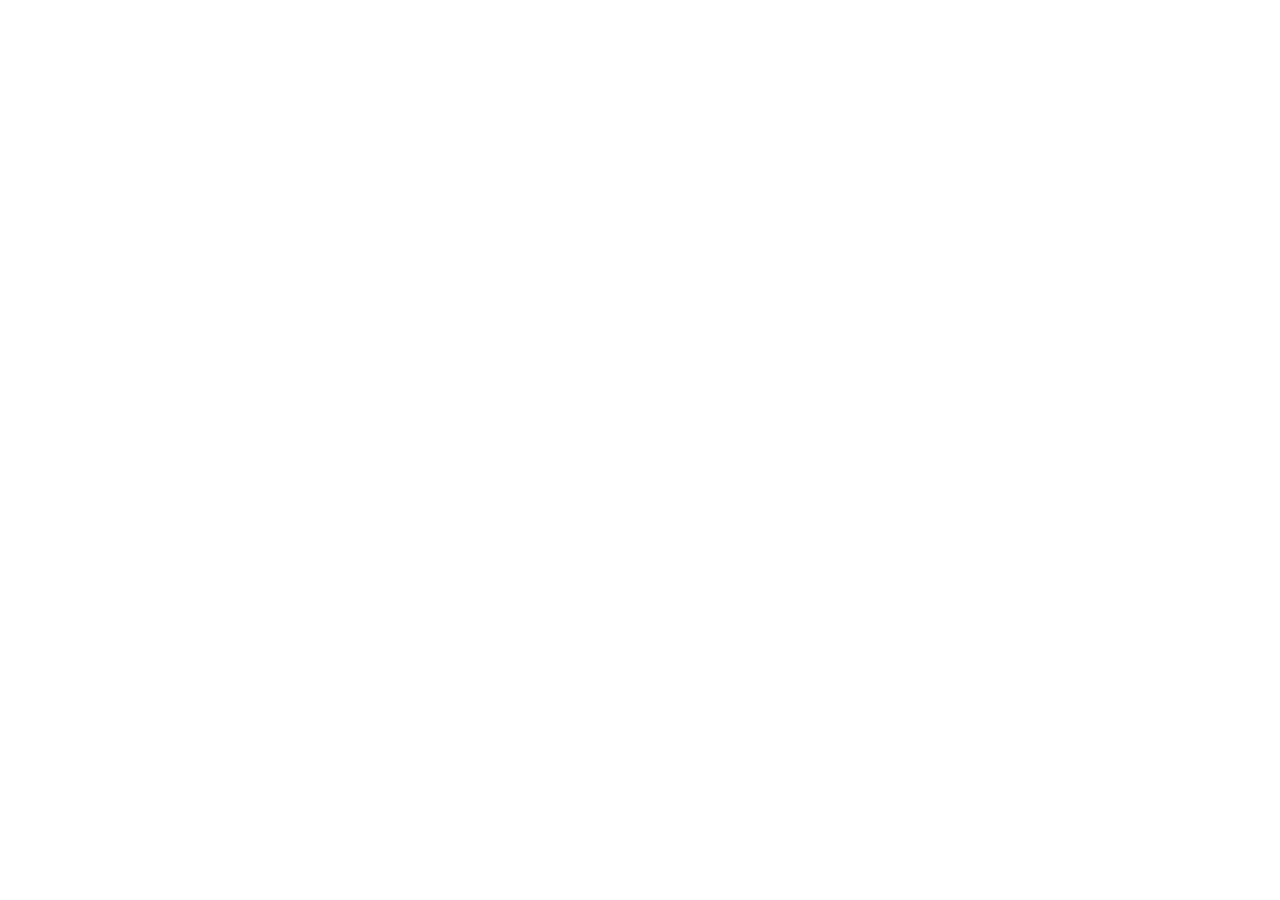
==== about.html @ b27931a9 "Init : création du dépôt, arborescence des fichiers et structure HTML de base" ====
<!DOCTYPE html>
<html lang="fr">
<head>
    <meta charset="UTF-8">
    <meta name="viewport" content="width=device-width, initial-scale=1.0">
    <title>AfriTalent — Accueil</title>
    <!-- Bootstrap 5 via CDN : feuille de style -->
    <link
    href="https://cdn.jsdelivr.net/npm/bootstrap@5.3.0/dist/css/bootstrap.min.css"
    rel="stylesheet">
    <!-- Votre feuille de style personnelle -->
    <link rel="stylesheet" href="css/style.css">
</head>
<body>
    <!-- Le contenu de la page sera ajoute ici -->
    <!-- Bootstrap 5 via CDN : script JavaScript -->
    <script
    src="https://cdn.jsdelivr.net/npm/bootstrap@5.3.0/dist/js/bootstrap.bundle.min.js"
    ></script>
    <!-- Votre script JavaScript -->
    <script src="js/main.js"></script>
 </body>
</html>
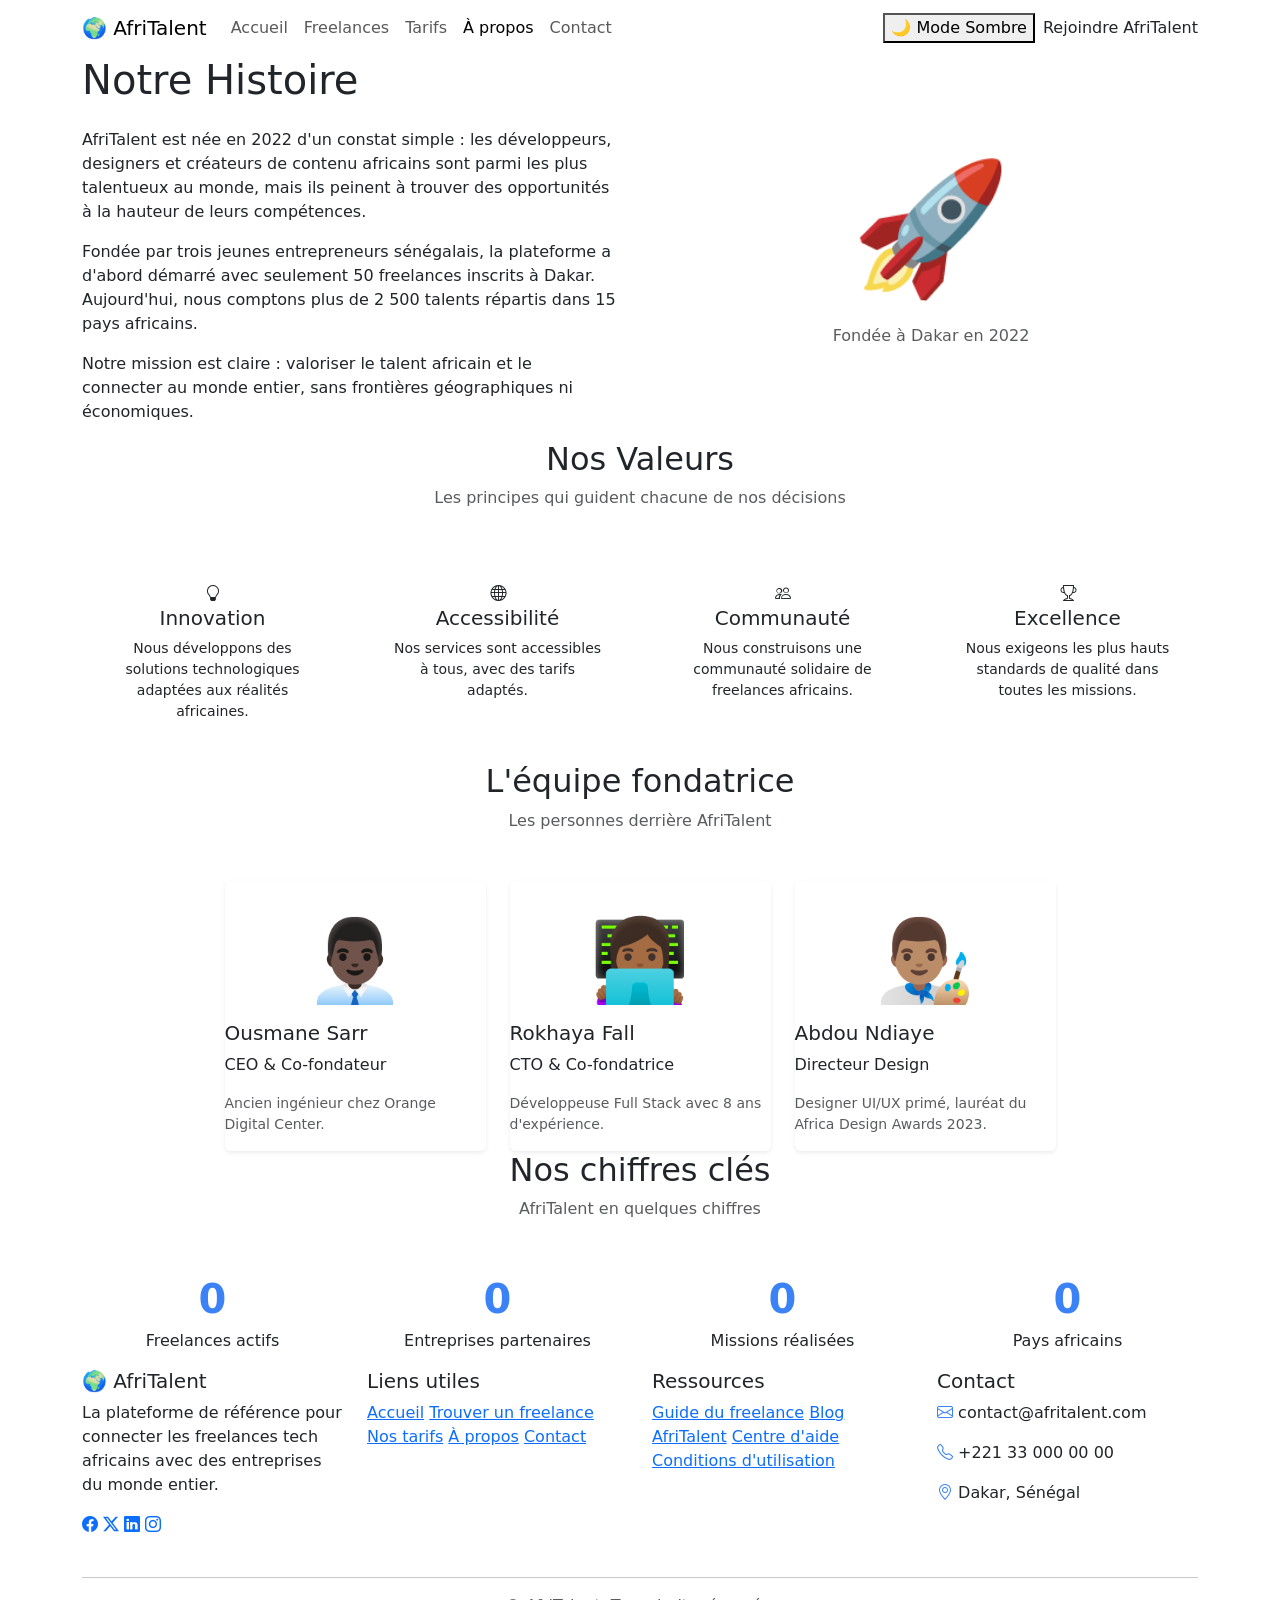
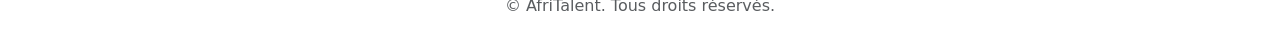
==== commit 337f465b: "test commit" ====
--- a/about.html
+++ b/about.html
@@ -3,21 +3,195 @@
 <head>
     <meta charset="UTF-8">
     <meta name="viewport" content="width=device-width, initial-scale=1.0">
-    <title>AfriTalent — Accueil</title>
-    <!-- Bootstrap 5 via CDN : feuille de style -->
-    <link
-    href="https://cdn.jsdelivr.net/npm/bootstrap@5.3.0/dist/css/bootstrap.min.css"
-    rel="stylesheet">
-    <!-- Votre feuille de style personnelle -->
+    <title>AfriTalent - À propos</title>
+    <link href="https://cdn.jsdelivr.net/npm/bootstrap@5.3.0/dist/css/bootstrap.min.css" rel="stylesheet">
+    <link href="https://cdn.jsdelivr.net/npm/bootstrap-icons@1.10.0/font/bootstrap-icons.css" rel="stylesheet">
+    <link href="https://fonts.googleapis.com/css2?family=Poppins:wght@400;600;700&family=Open+Sans:wght@400;500&display=swap" rel="stylesheet">
     <link rel="stylesheet" href="css/style.css">
 </head>
 <body>
-    <!-- Le contenu de la page sera ajoute ici -->
-    <!-- Bootstrap 5 via CDN : script JavaScript -->
-    <script
-    src="https://cdn.jsdelivr.net/npm/bootstrap@5.3.0/dist/js/bootstrap.bundle.min.js"
-    ></script>
-    <!-- Votre script JavaScript -->
+    <!-- NAVBAR -->
+    <nav class="navbar navbar-expand-lg">
+        <div class="container">
+            <a class="navbar-brand" href="index.html">🌍 AfriTalent</a>
+            <button class="navbar-toggler" type="button" data-bs-toggle="collapse" data-bs-target="#menuNav">
+                <span class="navbar-toggler-icon"></span>
+            </button>
+            <div class="collapse navbar-collapse" id="menuNav">
+                <ul class="navbar-nav me-auto">
+                    <li class="nav-item"><a class="nav-link" href="index.html">Accueil</a></li>
+                    <li class="nav-item"><a class="nav-link" href="freelances.html">Freelances</a></li>
+                    <li class="nav-item"><a class="nav-link" href="tarifs.html">Tarifs</a></li>
+                    <li class="nav-item"><a class="nav-link active" href="about.html">À propos</a></li>
+                    <li class="nav-item"><a class="nav-link" href="contact.html">Contact</a></li>
+                </ul>
+                <div class="d-flex align-items-center gap-2">
+                    <button id="btn-dark-mode">🌙 Mode Sombre</button>
+                    <a href="#" class="nav-link btn-rejoindre">Rejoindre AfriTalent</a>
+                </div>
+            </div>
+        </div>
+    </nav>
+
+    <main class="contenu-principal">
+        <!-- SECTION NOTRE HISTOIRE -->
+        <section class="section-padding">
+            <div class="container">
+                <div class="row align-items-center g-5">
+                    <div class="col-12 col-lg-6">
+                        <h1 class="titre-section">Notre Histoire</h1>
+                        <p class="mt-4">AfriTalent est née en 2022 d'un constat simple : les développeurs, designers et créateurs de contenu africains sont parmi les plus talentueux au monde, mais ils peinent à trouver des opportunités à la hauteur de leurs compétences.</p>
+                        <p>Fondée par trois jeunes entrepreneurs sénégalais, la plateforme a d'abord démarré avec seulement 50 freelances inscrits à Dakar. Aujourd'hui, nous comptons plus de 2 500 talents répartis dans 15 pays africains.</p>
+                        <p>Notre mission est claire : valoriser le talent africain et le connecter au monde entier, sans frontières géographiques ni économiques.</p>
+                    </div>
+                    <div class="col-12 col-lg-6 text-center">
+                        <div style="font-size: 8rem;">🚀</div>
+                        <p class="text-muted">Fondée à Dakar en 2022</p>
+                    </div>
+                </div>
+            </div>
+        </section>
+
+        <!-- SECTION NOS VALEURS -->
+        <section class="section-padding section-grise">
+            <div class="container">
+                <h2 class="titre-section text-center">Nos Valeurs</h2>
+                <p class="text-center text-muted mb-5">Les principes qui guident chacune de nos décisions</p>
+                <div class="row g-4">
+                    <div class="col-12 col-md-6 col-lg-3">
+                        <div class="categorie-carte text-center p-4">
+                            <span class="icone-cat"><i class="bi bi-lightbulb"></i></span>
+                            <h5>Innovation</h5>
+                            <p class="small">Nous développons des solutions technologiques adaptées aux réalités africaines.</p>
+                        </div>
+                    </div>
+                    <div class="col-12 col-md-6 col-lg-3">
+                        <div class="categorie-carte text-center p-4">
+                            <span class="icone-cat"><i class="bi bi-globe"></i></span>
+                            <h5>Accessibilité</h5>
+                            <p class="small">Nos services sont accessibles à tous, avec des tarifs adaptés.</p>
+                        </div>
+                    </div>
+                    <div class="col-12 col-md-6 col-lg-3">
+                        <div class="categorie-carte text-center p-4">
+                            <span class="icone-cat"><i class="bi bi-people"></i></span>
+                            <h5>Communauté</h5>
+                            <p class="small">Nous construisons une communauté solidaire de freelances africains.</p>
+                        </div>
+                    </div>
+                    <div class="col-12 col-md-6 col-lg-3">
+                        <div class="categorie-carte text-center p-4">
+                            <span class="icone-cat"><i class="bi bi-trophy"></i></span>
+                            <h5>Excellence</h5>
+                            <p class="small">Nous exigeons les plus hauts standards de qualité dans toutes les missions.</p>
+                        </div>
+                    </div>
+                </div>
+            </div>
+        </section>
+
+        <!-- SECTION L'ÉQUIPE -->
+        <section class="section-padding">
+            <div class="container">
+                <h2 class="titre-section text-center">L'équipe fondatrice</h2>
+                <p class="text-center text-muted mb-5">Les personnes derrière AfriTalent</p>
+                <div class="row g-4 justify-content-center">
+                    <div class="col-12 col-md-6 col-lg-3">
+                        <div class="card border-0 shadow-sm equipe-carte">
+                            <div style="font-size: 5rem; text-align: center; padding-top: 20px;">👨🏿‍💼</div>
+                            <h5>Ousmane Sarr</h5>
+                            <p>CEO & Co-fondateur</p>
+                            <p class="small text-muted">Ancien ingénieur chez Orange Digital Center.</p>
+                        </div>
+                    </div>
+                    <div class="col-12 col-md-6 col-lg-3">
+                        <div class="card border-0 shadow-sm equipe-carte">
+                            <div style="font-size: 5rem; text-align: center; padding-top: 20px;">👩🏾‍💻</div>
+                            <h5>Rokhaya Fall</h5>
+                            <p>CTO & Co-fondatrice</p>
+                            <p class="small text-muted">Développeuse Full Stack avec 8 ans d'expérience.</p>
+                        </div>
+                    </div>
+                    <div class="col-12 col-md-6 col-lg-3">
+                        <div class="card border-0 shadow-sm equipe-carte">
+                            <div style="font-size: 5rem; text-align: center; padding-top: 20px;">👨🏽‍🎨</div>
+                            <h5>Abdou Ndiaye</h5>
+                            <p>Directeur Design</p>
+                            <p class="small text-muted">Designer UI/UX primé, lauréat du Africa Design Awards 2023.</p>
+                        </div>
+                    </div>
+                </div>
+            </div>
+        </section>
+
+        <!-- SECTION CHIFFRES CLÉS -->
+        <section class="section-padding section-grise">
+            <div class="container">
+                <h2 class="titre-section text-center">Nos chiffres clés</h2>
+                <p class="text-center text-muted mb-5">AfriTalent en quelques chiffres</p>
+                <div class="row text-center g-4">
+                    <div class="col-6 col-md-3">
+                        <div style="font-size: 2.5rem; font-weight: 700; color: #3B82F6;" class="chiffre" data-valeur="2500">0</div>
+                        <p>Freelances actifs</p>
+                    </div>
+                    <div class="col-6 col-md-3">
+                        <div style="font-size: 2.5rem; font-weight: 700; color: #3B82F6;" class="chiffre" data-valeur="800">0</div>
+                        <p>Entreprises partenaires</p>
+                    </div>
+                    <div class="col-6 col-md-3">
+                        <div style="font-size: 2.5rem; font-weight: 700; color: #3B82F6;" class="chiffre" data-valeur="12000">0</div>
+                        <p>Missions réalisées</p>
+                    </div>
+                    <div class="col-6 col-md-3">
+                        <div style="font-size: 2.5rem; font-weight: 700; color: #3B82F6;" class="chiffre" data-valeur="15">0</div>
+                        <p>Pays africains</p>
+                    </div>
+                </div>
+            </div>
+        </section>
+    </main>
+
+    <!-- FOOTER -->
+    <footer>
+        <div class="container">
+            <div class="row">
+                <div class="col-12 col-md-6 col-lg-3 mb-4">
+                    <h5>🌍 AfriTalent</h5>
+                    <p>La plateforme de référence pour connecter les freelances tech africains avec des entreprises du monde entier.</p>
+                    <div class="icones-sociaux mt-3">
+                        <a href="#"><i class="bi bi-facebook"></i></a>
+                        <a href="#"><i class="bi bi-twitter-x"></i></a>
+                        <a href="#"><i class="bi bi-linkedin"></i></a>
+                        <a href="#"><i class="bi bi-instagram"></i></a>
+                    </div>
+                </div>
+                <div class="col-12 col-md-6 col-lg-3 mb-4">
+                    <h5>Liens utiles</h5>
+                    <a href="index.html">Accueil</a>
+                    <a href="freelances.html">Trouver un freelance</a>
+                    <a href="tarifs.html">Nos tarifs</a>
+                    <a href="about.html">À propos</a>
+                    <a href="contact.html">Contact</a>
+                </div>
+                <div class="col-12 col-md-6 col-lg-3 mb-4">
+                    <h5>Ressources</h5>
+                    <a href="#">Guide du freelance</a>
+                    <a href="#">Blog AfriTalent</a>
+                    <a href="#">Centre d'aide</a>
+                    <a href="#">Conditions d'utilisation</a>
+                </div>
+                <div class="col-12 col-md-6 col-lg-3 mb-4">
+                    <h5>Contact</h5>
+                    <p><i class="bi bi-envelope" style="color: #3B82F6;"></i> contact@afritalent.com</p>
+                    <p><i class="bi bi-telephone" style="color: #3B82F6;"></i> +221 33 000 00 00</p>
+                    <p><i class="bi bi-geo-alt" style="color: #3B82F6;"></i> Dakar, Sénégal</p>
+                </div>
+            </div>
+            <hr>
+            <p class="text-center text-muted">&copy; <span id="annee-courante"></span> AfriTalent. Tous droits réservés.</p>
+        </div>
+    </footer>
+    <script src="https://cdn.jsdelivr.net/npm/bootstrap@5.3.0/dist/js/bootstrap.bundle.min.js"></script>
     <script src="js/main.js"></script>
- </body>
-</html>+</body>
+</html>
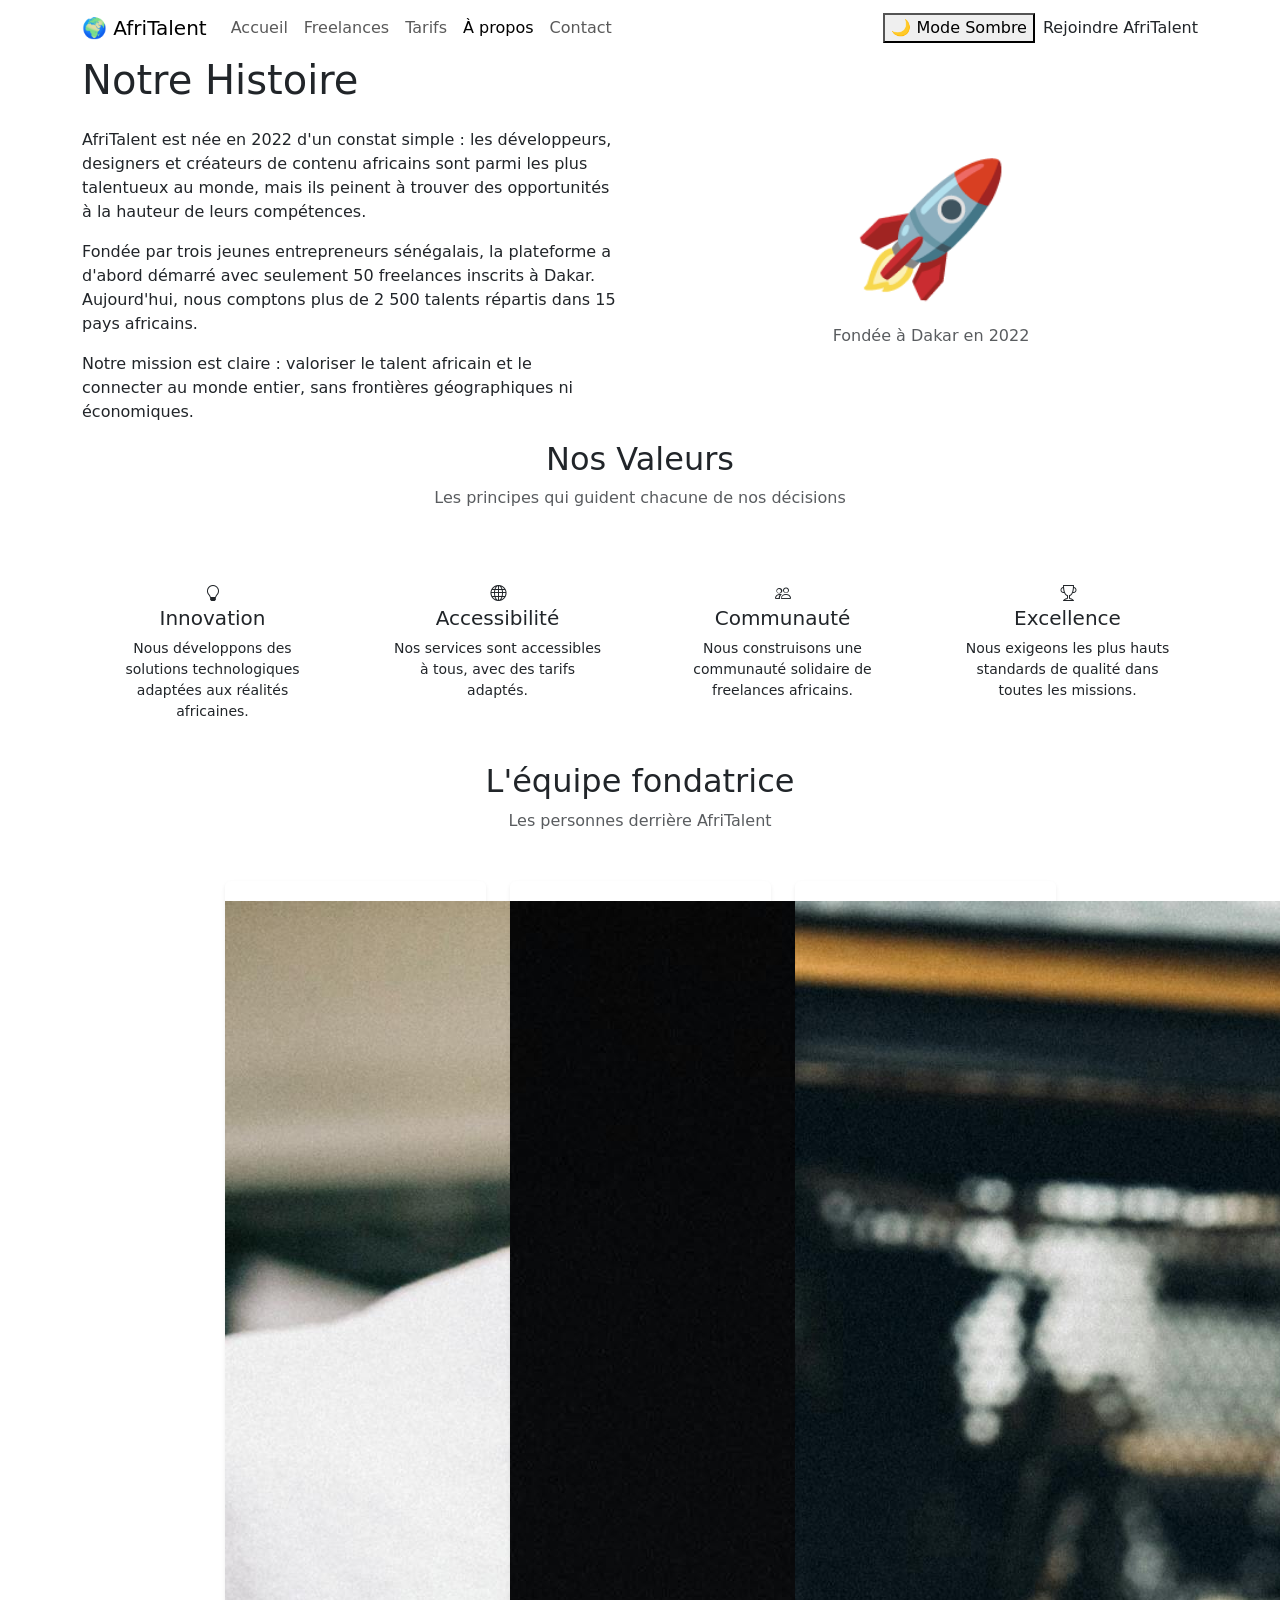
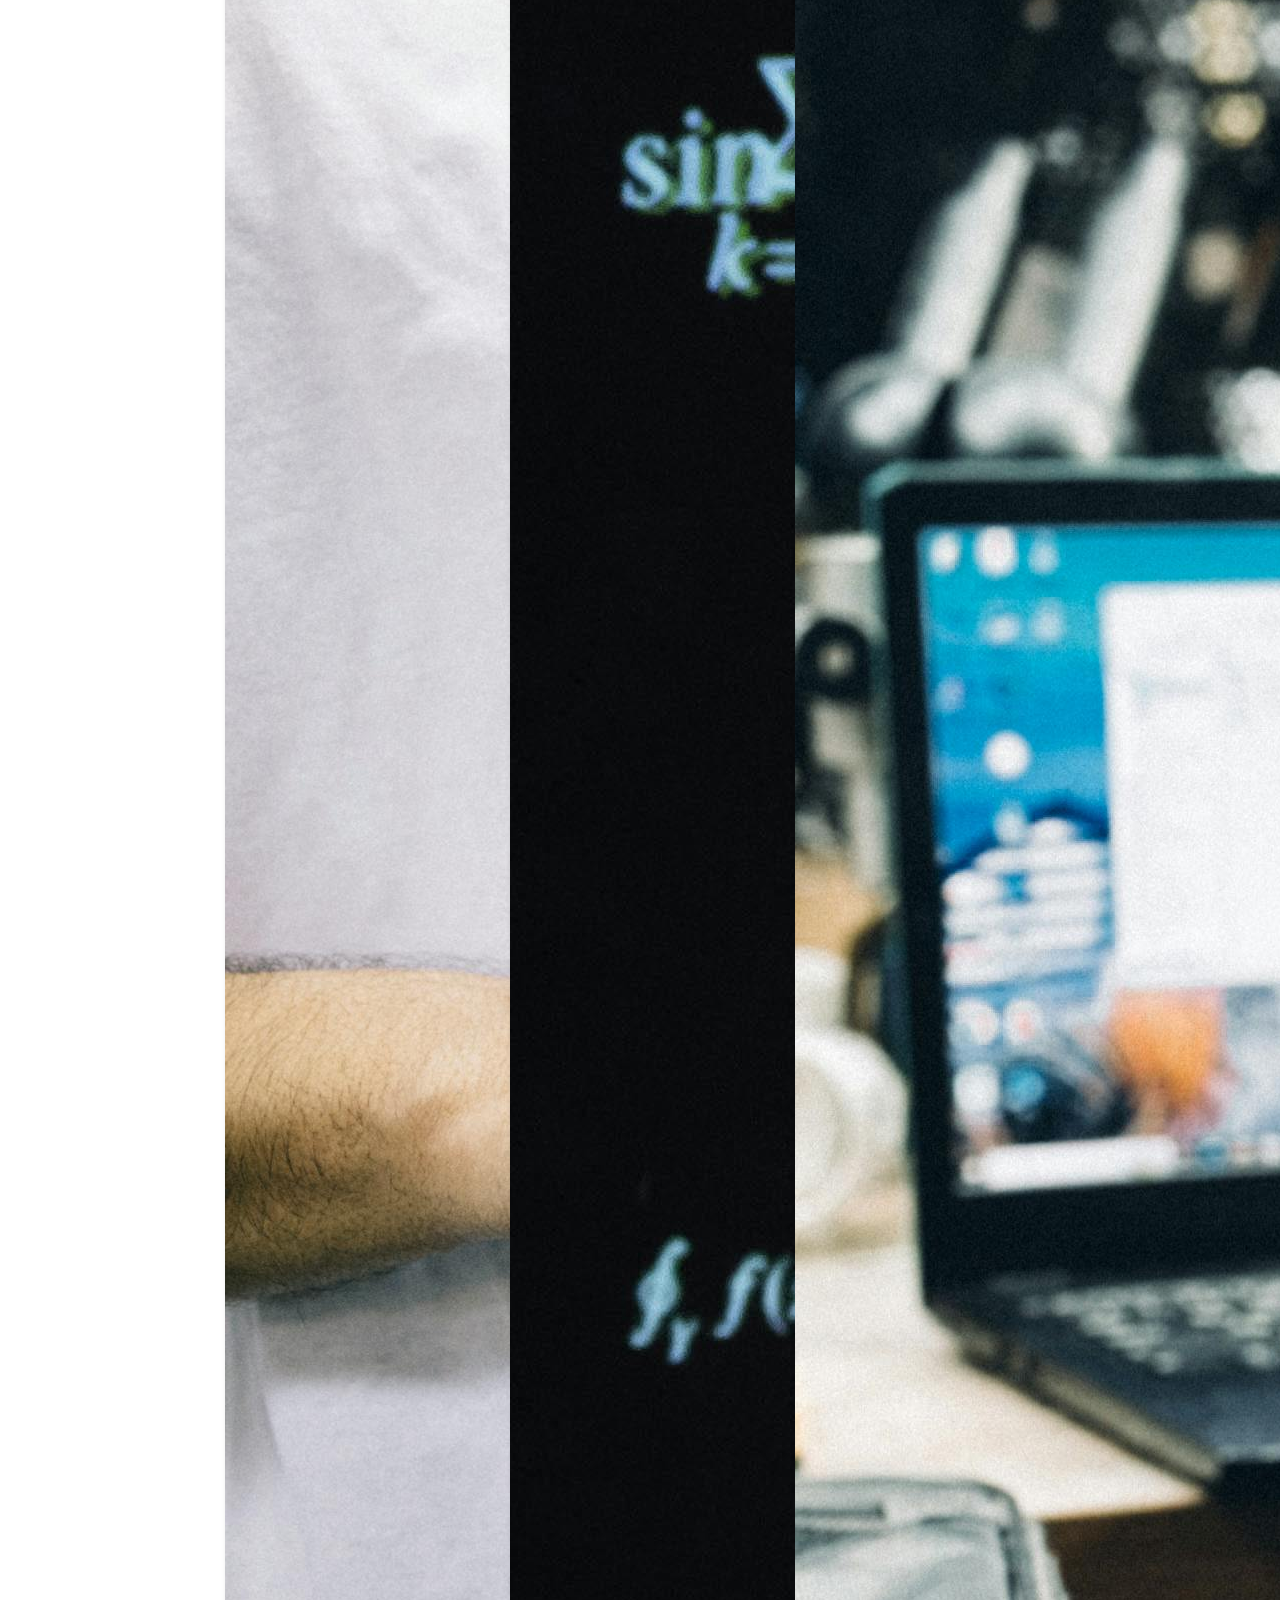
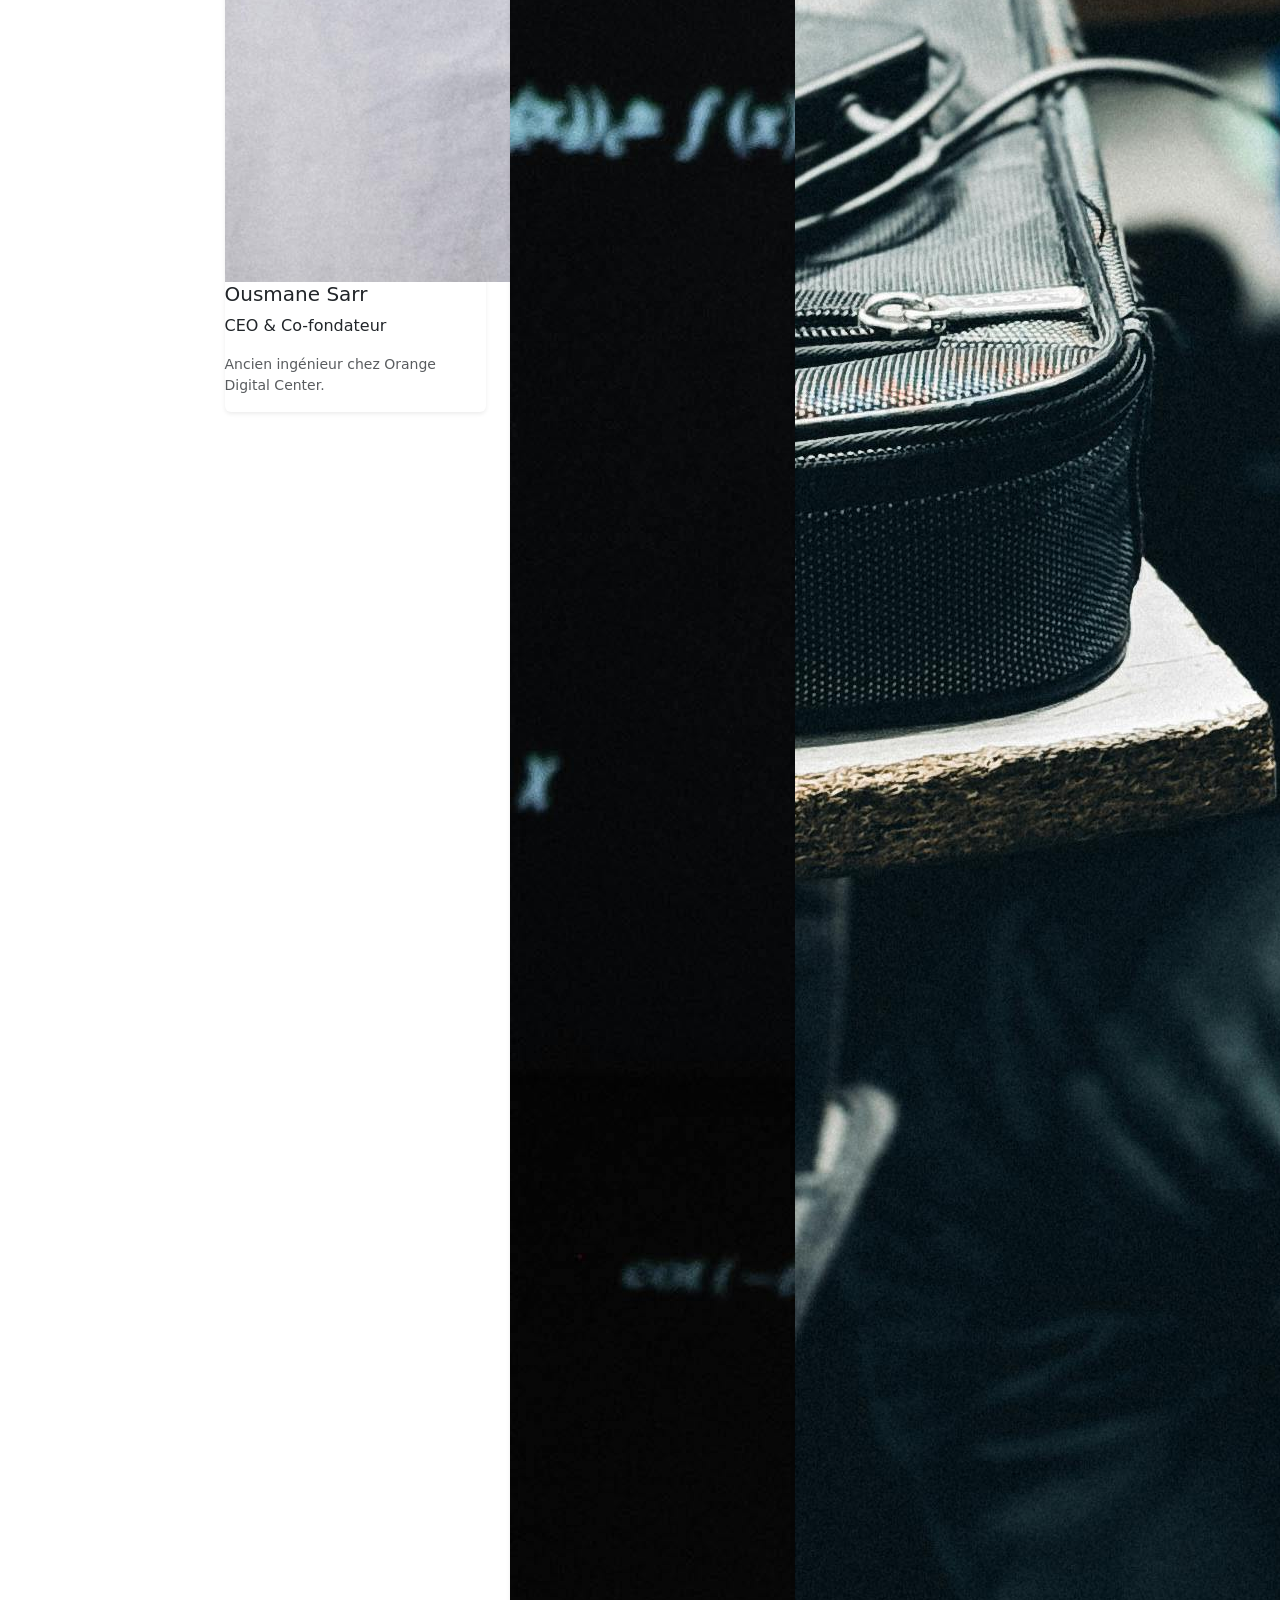
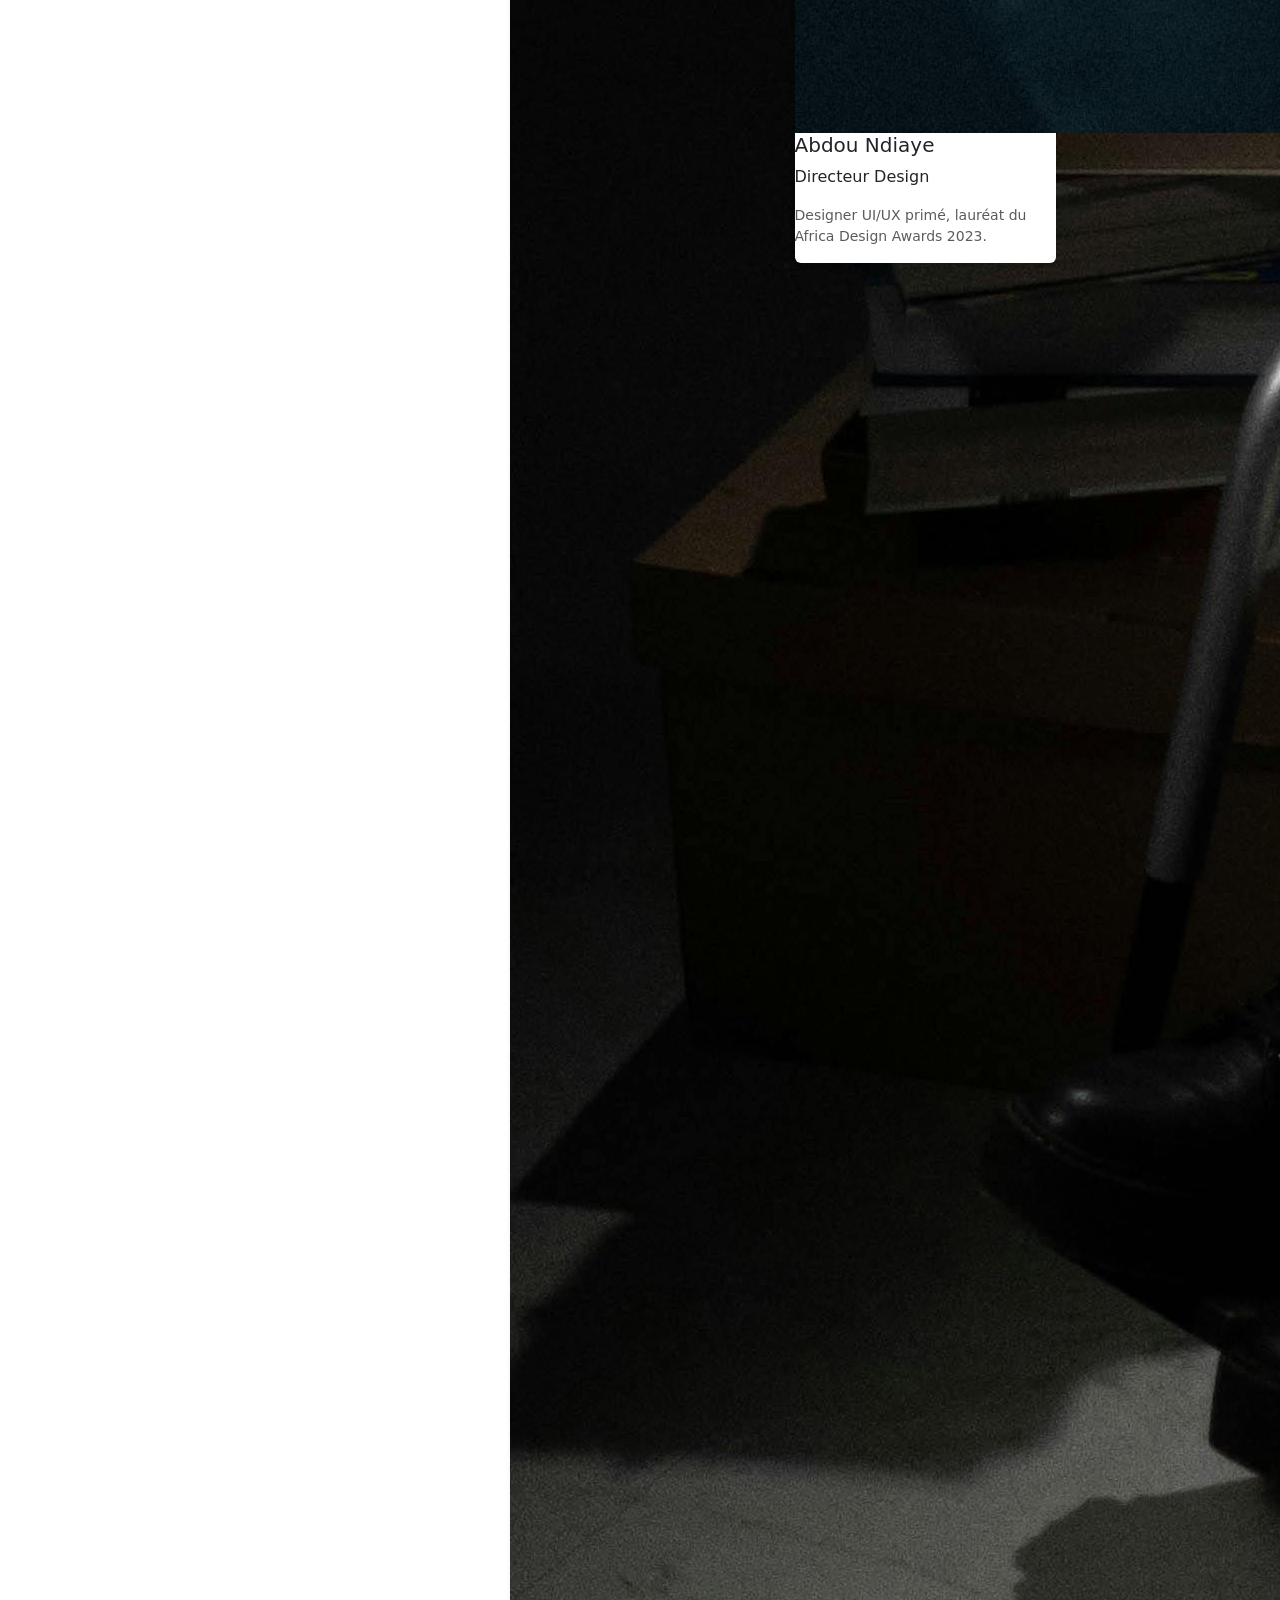
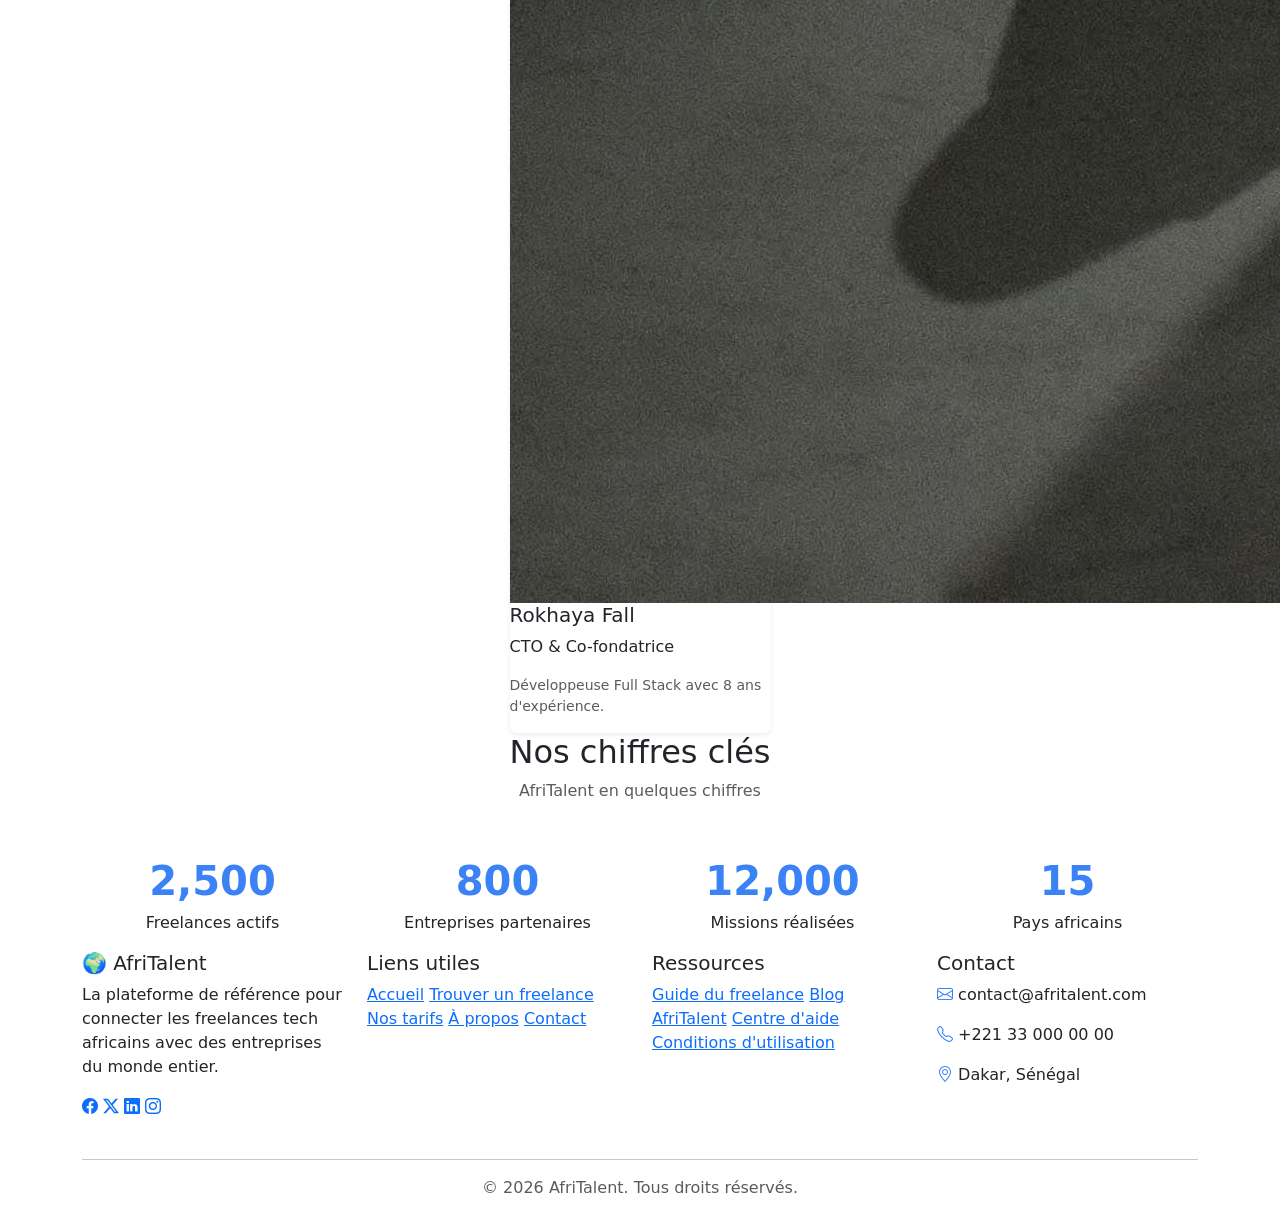
==== commit a494825a: "commit 2 terminé" ====
--- a/about.html
+++ b/about.html
@@ -98,7 +98,7 @@
                 <div class="row g-4 justify-content-center">
                     <div class="col-12 col-md-6 col-lg-3">
                         <div class="card border-0 shadow-sm equipe-carte">
-                            <div style="font-size: 5rem; text-align: center; padding-top: 20px;">👨🏿‍💼</div>
+                            <div style="font-size: 5rem; text-align: center; padding-top: 20px;"><img src="images/logo.jpg" alt=""></div>
                             <h5>Ousmane Sarr</h5>
                             <p>CEO & Co-fondateur</p>
                             <p class="small text-muted">Ancien ingénieur chez Orange Digital Center.</p>
@@ -106,7 +106,7 @@
                     </div>
                     <div class="col-12 col-md-6 col-lg-3">
                         <div class="card border-0 shadow-sm equipe-carte">
-                            <div style="font-size: 5rem; text-align: center; padding-top: 20px;">👩🏾‍💻</div>
+                            <div style="font-size: 5rem; text-align: center; padding-top: 20px;"><img src="images/fal.jpg" alt=""></div>
                             <h5>Rokhaya Fall</h5>
                             <p>CTO & Co-fondatrice</p>
                             <p class="small text-muted">Développeuse Full Stack avec 8 ans d'expérience.</p>
@@ -114,7 +114,7 @@
                     </div>
                     <div class="col-12 col-md-6 col-lg-3">
                         <div class="card border-0 shadow-sm equipe-carte">
-                            <div style="font-size: 5rem; text-align: center; padding-top: 20px;">👨🏽‍🎨</div>
+                            <div style="font-size: 5rem; text-align: center; padding-top: 20px;"><img src="images/jea.jpg" alt=""></div>
                             <h5>Abdou Ndiaye</h5>
                             <p>Directeur Design</p>
                             <p class="small text-muted">Designer UI/UX primé, lauréat du Africa Design Awards 2023.</p>
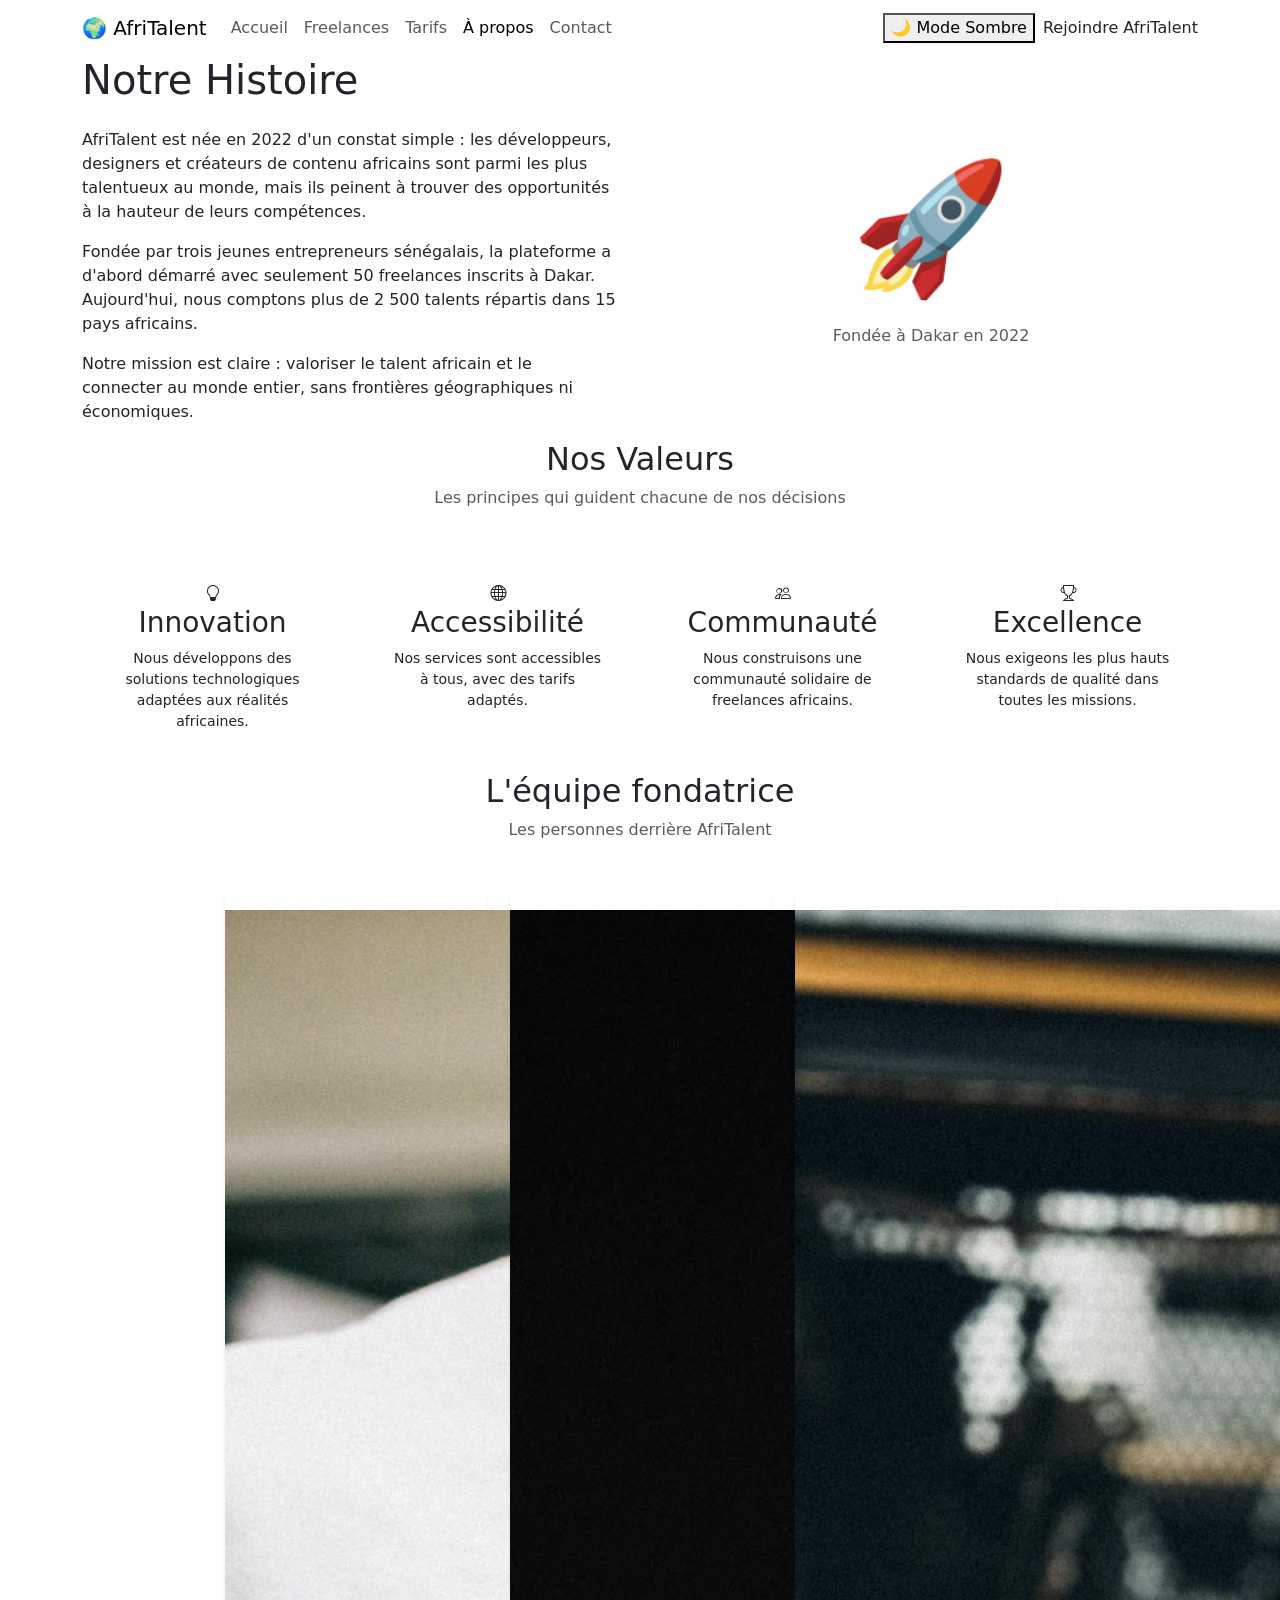
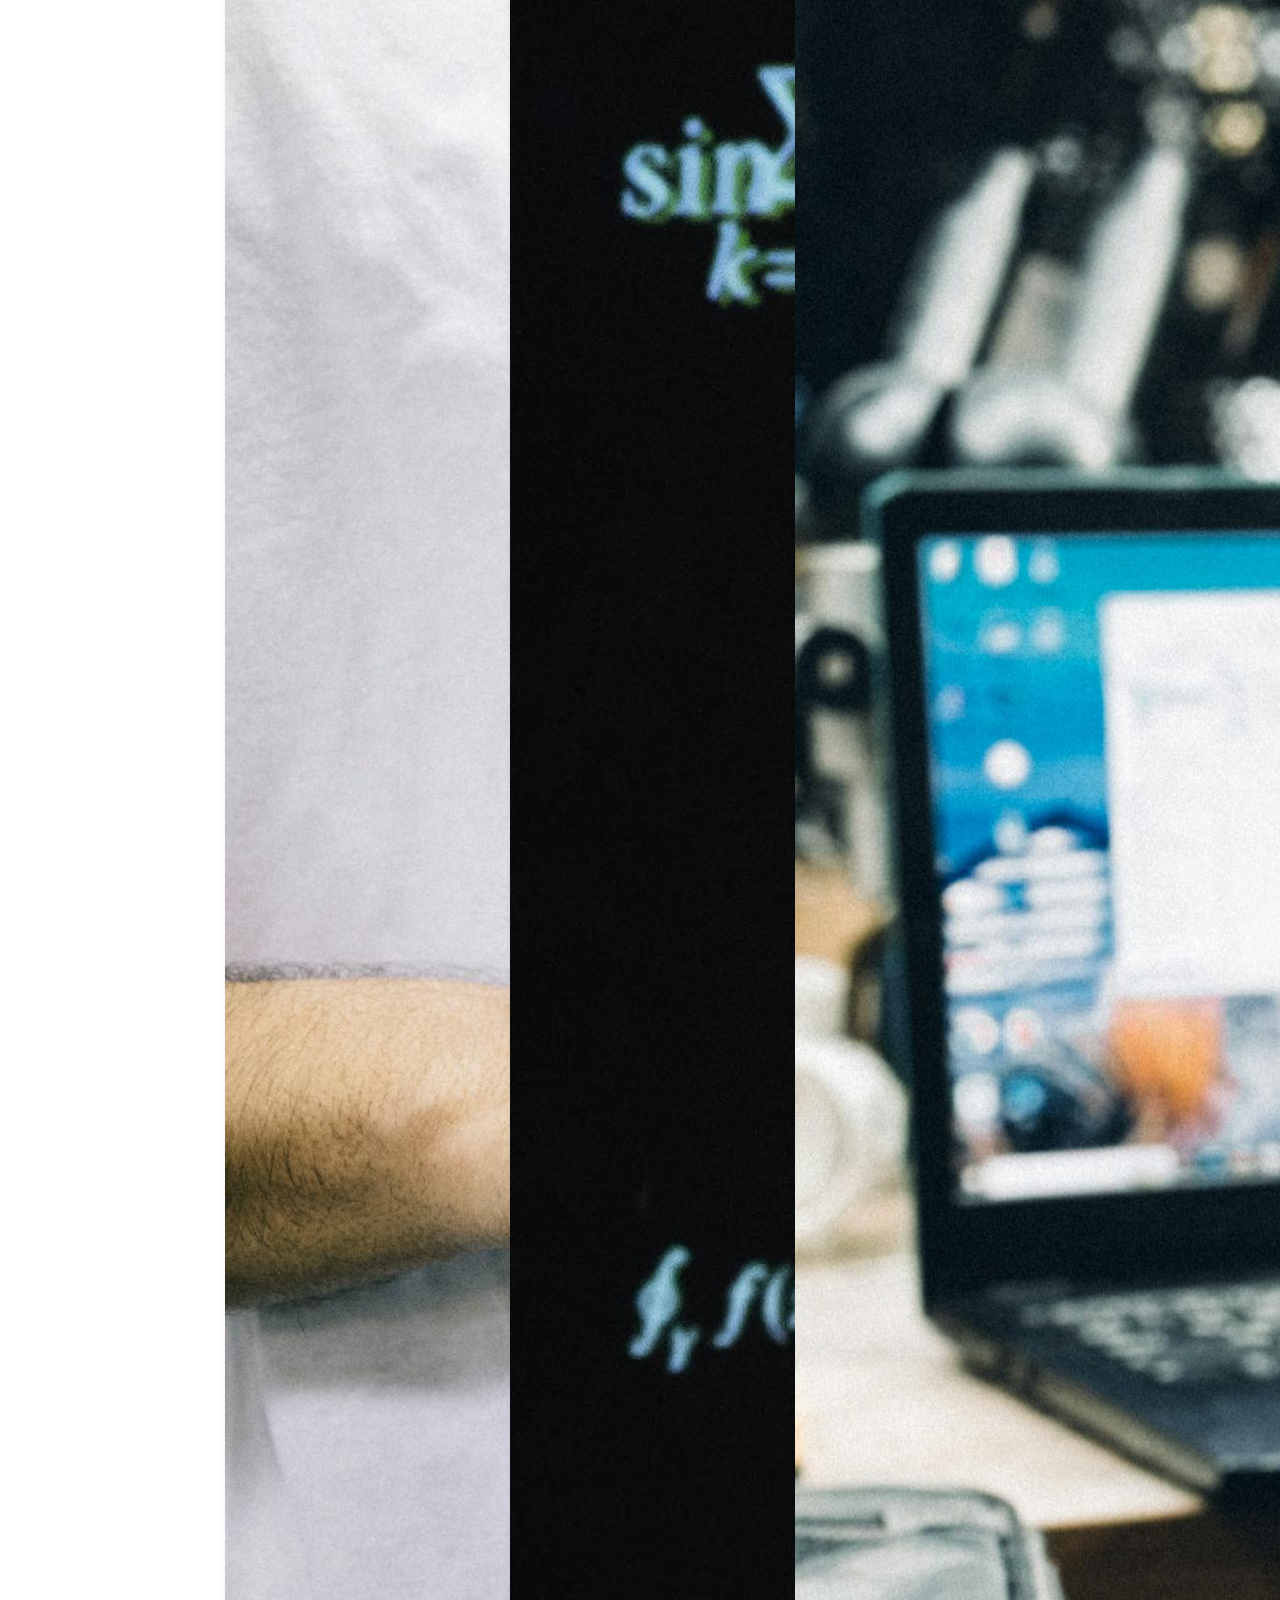
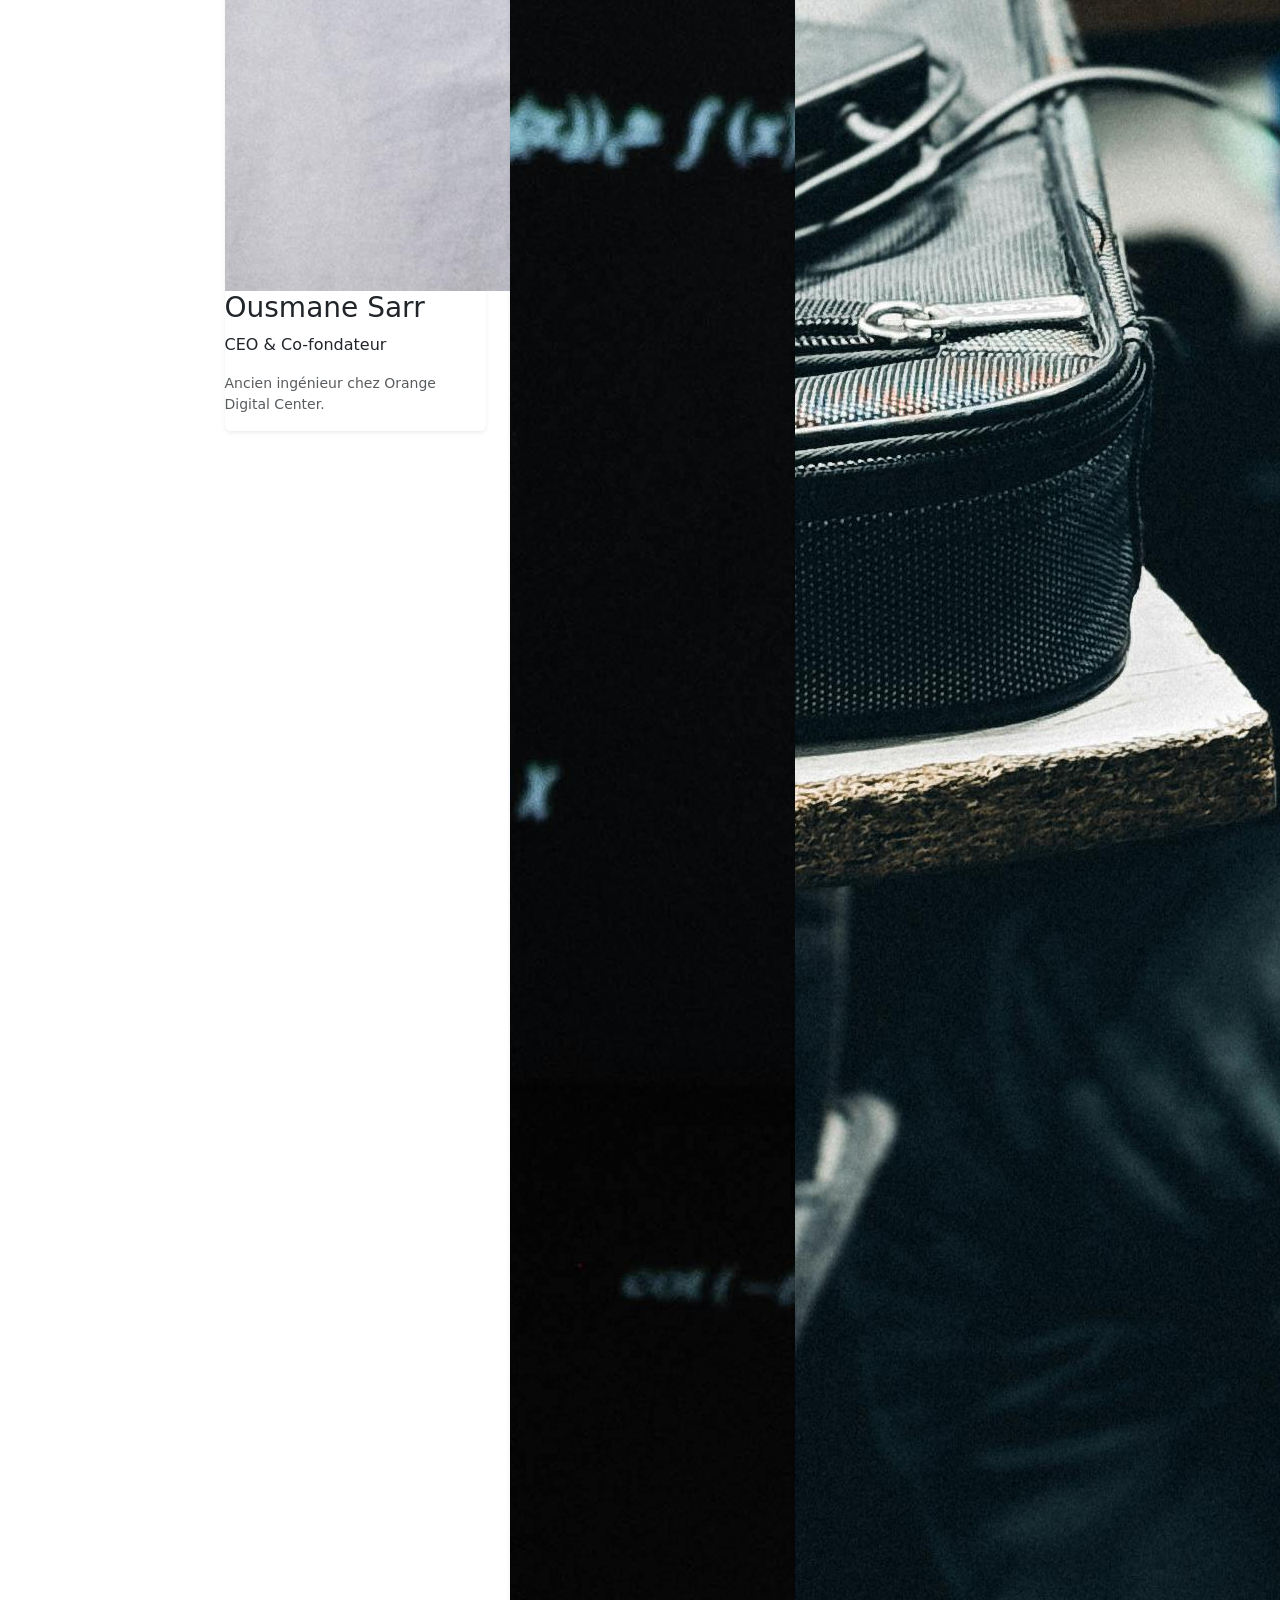
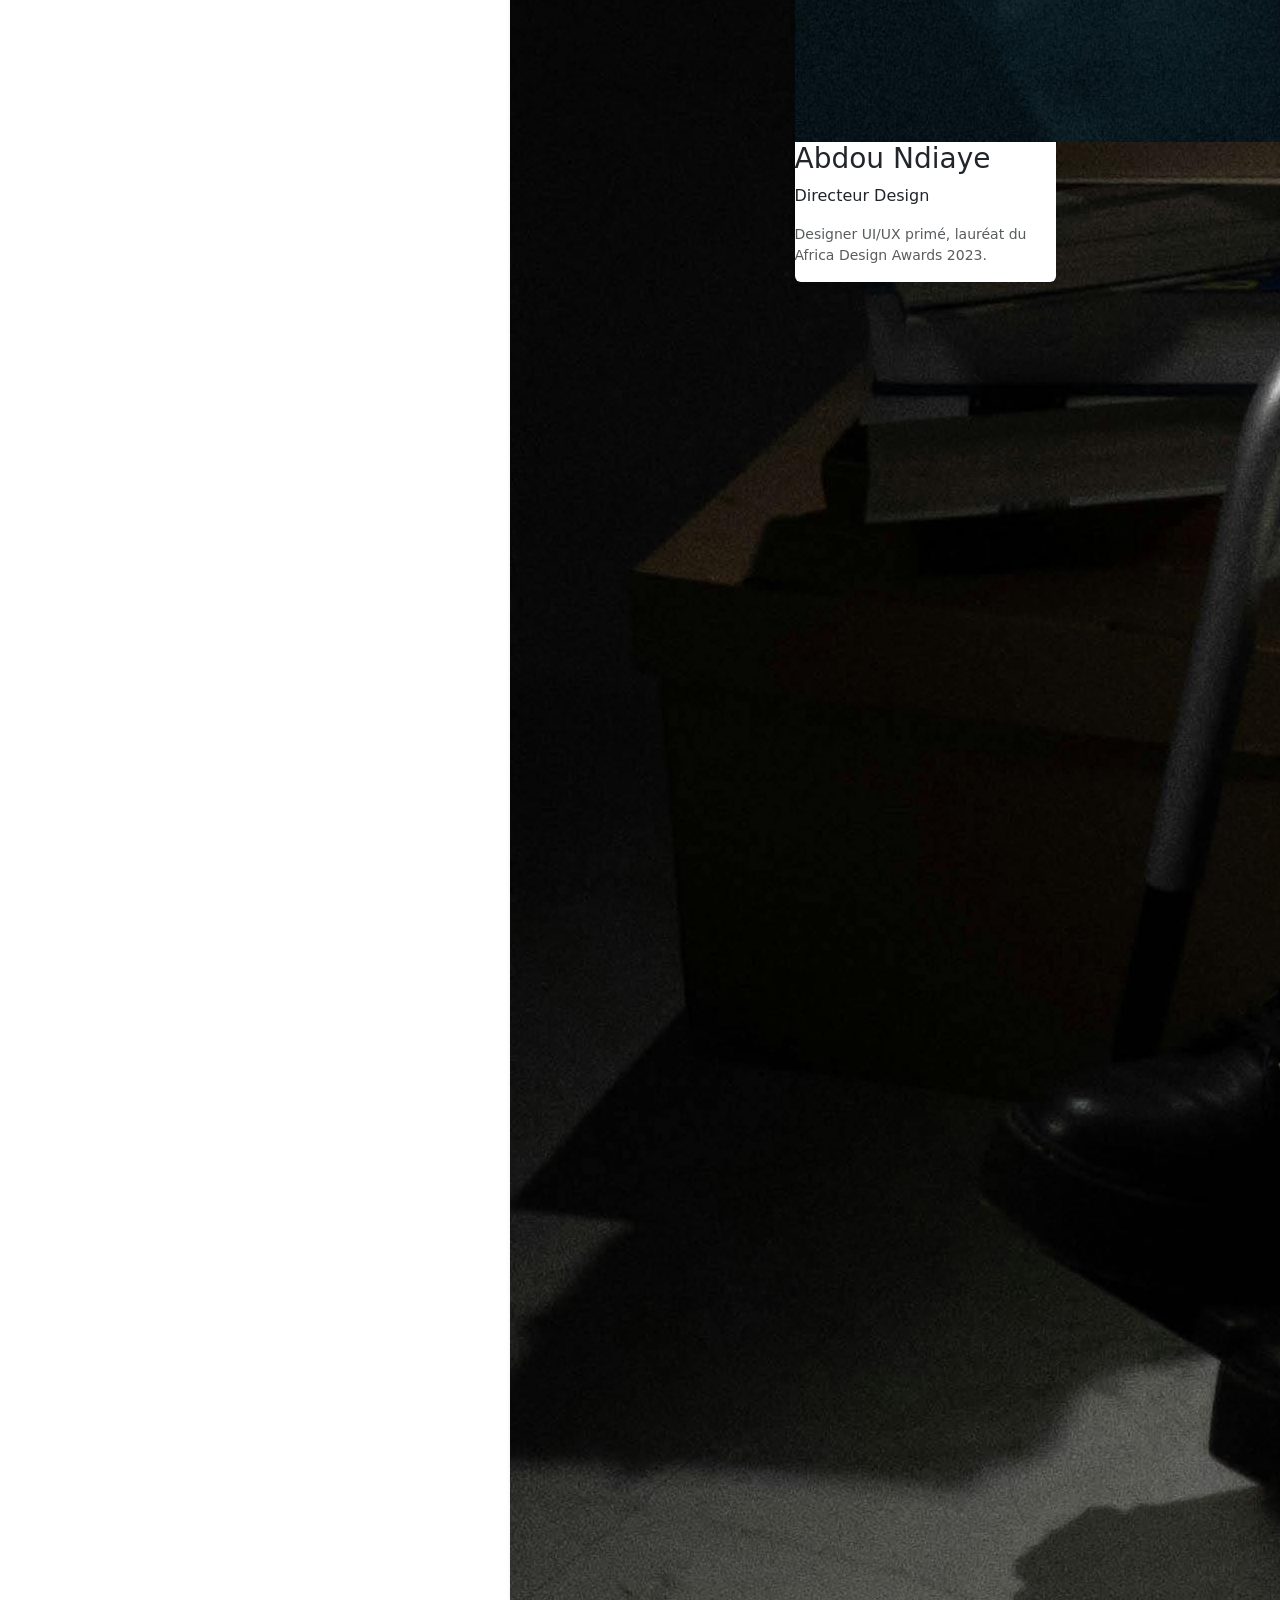
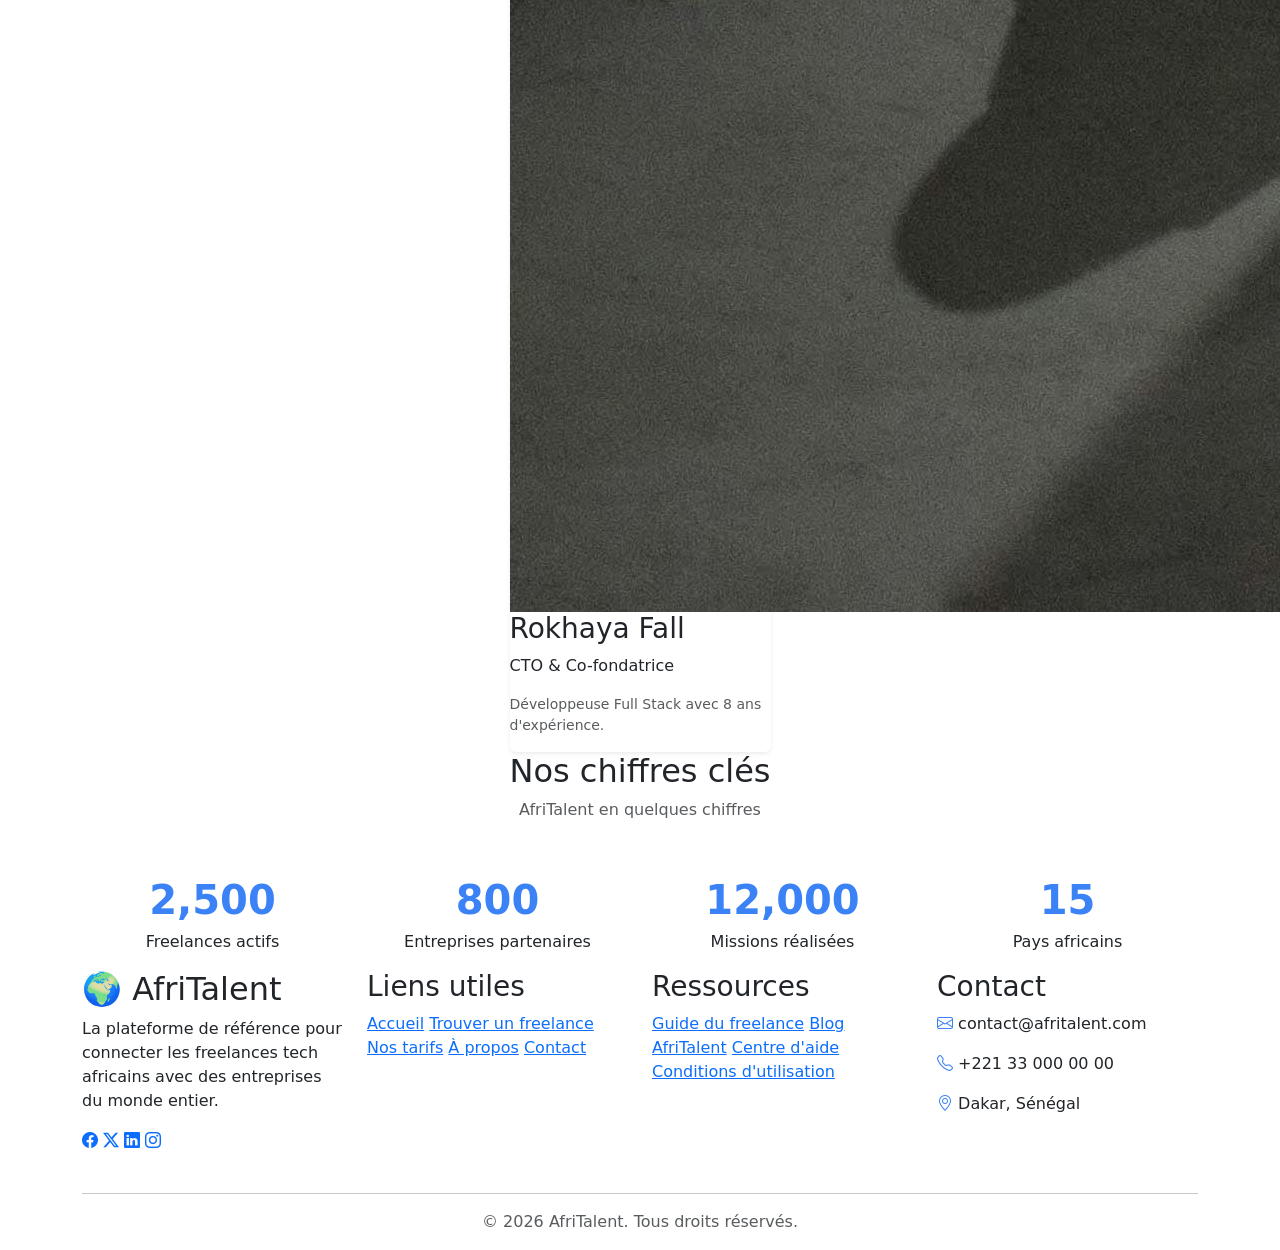
==== commit 8f4d280b: "commit 9" ====
--- a/about.html
+++ b/about.html
@@ -61,28 +61,28 @@
                     <div class="col-12 col-md-6 col-lg-3">
                         <div class="categorie-carte text-center p-4">
                             <span class="icone-cat"><i class="bi bi-lightbulb"></i></span>
-                            <h5>Innovation</h5>
+                            <h3>Innovation</h3>
                             <p class="small">Nous développons des solutions technologiques adaptées aux réalités africaines.</p>
                         </div>
                     </div>
                     <div class="col-12 col-md-6 col-lg-3">
                         <div class="categorie-carte text-center p-4">
                             <span class="icone-cat"><i class="bi bi-globe"></i></span>
-                            <h5>Accessibilité</h5>
+                            <h3>Accessibilité</h3>
                             <p class="small">Nos services sont accessibles à tous, avec des tarifs adaptés.</p>
                         </div>
                     </div>
                     <div class="col-12 col-md-6 col-lg-3">
                         <div class="categorie-carte text-center p-4">
                             <span class="icone-cat"><i class="bi bi-people"></i></span>
-                            <h5>Communauté</h5>
+                            <h3>Communauté</h3>
                             <p class="small">Nous construisons une communauté solidaire de freelances africains.</p>
                         </div>
                     </div>
                     <div class="col-12 col-md-6 col-lg-3">
                         <div class="categorie-carte text-center p-4">
                             <span class="icone-cat"><i class="bi bi-trophy"></i></span>
-                            <h5>Excellence</h5>
+                            <h3>Excellence</h3>
                             <p class="small">Nous exigeons les plus hauts standards de qualité dans toutes les missions.</p>
                         </div>
                     </div>
@@ -99,7 +99,7 @@
                     <div class="col-12 col-md-6 col-lg-3">
                         <div class="card border-0 shadow-sm equipe-carte">
                             <div style="font-size: 5rem; text-align: center; padding-top: 20px;"><img src="images/logo.jpg" alt=""></div>
-                            <h5>Ousmane Sarr</h5>
+                            <h3>Ousmane Sarr</h3>
                             <p>CEO & Co-fondateur</p>
                             <p class="small text-muted">Ancien ingénieur chez Orange Digital Center.</p>
                         </div>
@@ -107,7 +107,7 @@
                     <div class="col-12 col-md-6 col-lg-3">
                         <div class="card border-0 shadow-sm equipe-carte">
                             <div style="font-size: 5rem; text-align: center; padding-top: 20px;"><img src="images/fal.jpg" alt=""></div>
-                            <h5>Rokhaya Fall</h5>
+                            <h3>Rokhaya Fall</h3>
                             <p>CTO & Co-fondatrice</p>
                             <p class="small text-muted">Développeuse Full Stack avec 8 ans d'expérience.</p>
                         </div>
@@ -115,7 +115,7 @@
                     <div class="col-12 col-md-6 col-lg-3">
                         <div class="card border-0 shadow-sm equipe-carte">
                             <div style="font-size: 5rem; text-align: center; padding-top: 20px;"><img src="images/jea.jpg" alt=""></div>
-                            <h5>Abdou Ndiaye</h5>
+                            <h3>Abdou Ndiaye</h3>
                             <p>Directeur Design</p>
                             <p class="small text-muted">Designer UI/UX primé, lauréat du Africa Design Awards 2023.</p>
                         </div>
@@ -156,7 +156,7 @@
         <div class="container">
             <div class="row">
                 <div class="col-12 col-md-6 col-lg-3 mb-4">
-                    <h5>🌍 AfriTalent</h5>
+                    <h2>🌍 AfriTalent</h2>
                     <p>La plateforme de référence pour connecter les freelances tech africains avec des entreprises du monde entier.</p>
                     <div class="icones-sociaux mt-3">
                         <a href="#"><i class="bi bi-facebook"></i></a>
@@ -166,7 +166,7 @@
                     </div>
                 </div>
                 <div class="col-12 col-md-6 col-lg-3 mb-4">
-                    <h5>Liens utiles</h5>
+                    <h3>Liens utiles</h3>
                     <a href="index.html">Accueil</a>
                     <a href="freelances.html">Trouver un freelance</a>
                     <a href="tarifs.html">Nos tarifs</a>
@@ -174,14 +174,14 @@
                     <a href="contact.html">Contact</a>
                 </div>
                 <div class="col-12 col-md-6 col-lg-3 mb-4">
-                    <h5>Ressources</h5>
+                    <h3>Ressources</h3>
                     <a href="#">Guide du freelance</a>
                     <a href="#">Blog AfriTalent</a>
                     <a href="#">Centre d'aide</a>
                     <a href="#">Conditions d'utilisation</a>
                 </div>
                 <div class="col-12 col-md-6 col-lg-3 mb-4">
-                    <h5>Contact</h5>
+                    <h3>Contact</h3>
                     <p><i class="bi bi-envelope" style="color: #3B82F6;"></i> contact@afritalent.com</p>
                     <p><i class="bi bi-telephone" style="color: #3B82F6;"></i> +221 33 000 00 00</p>
                     <p><i class="bi bi-geo-alt" style="color: #3B82F6;"></i> Dakar, Sénégal</p>
